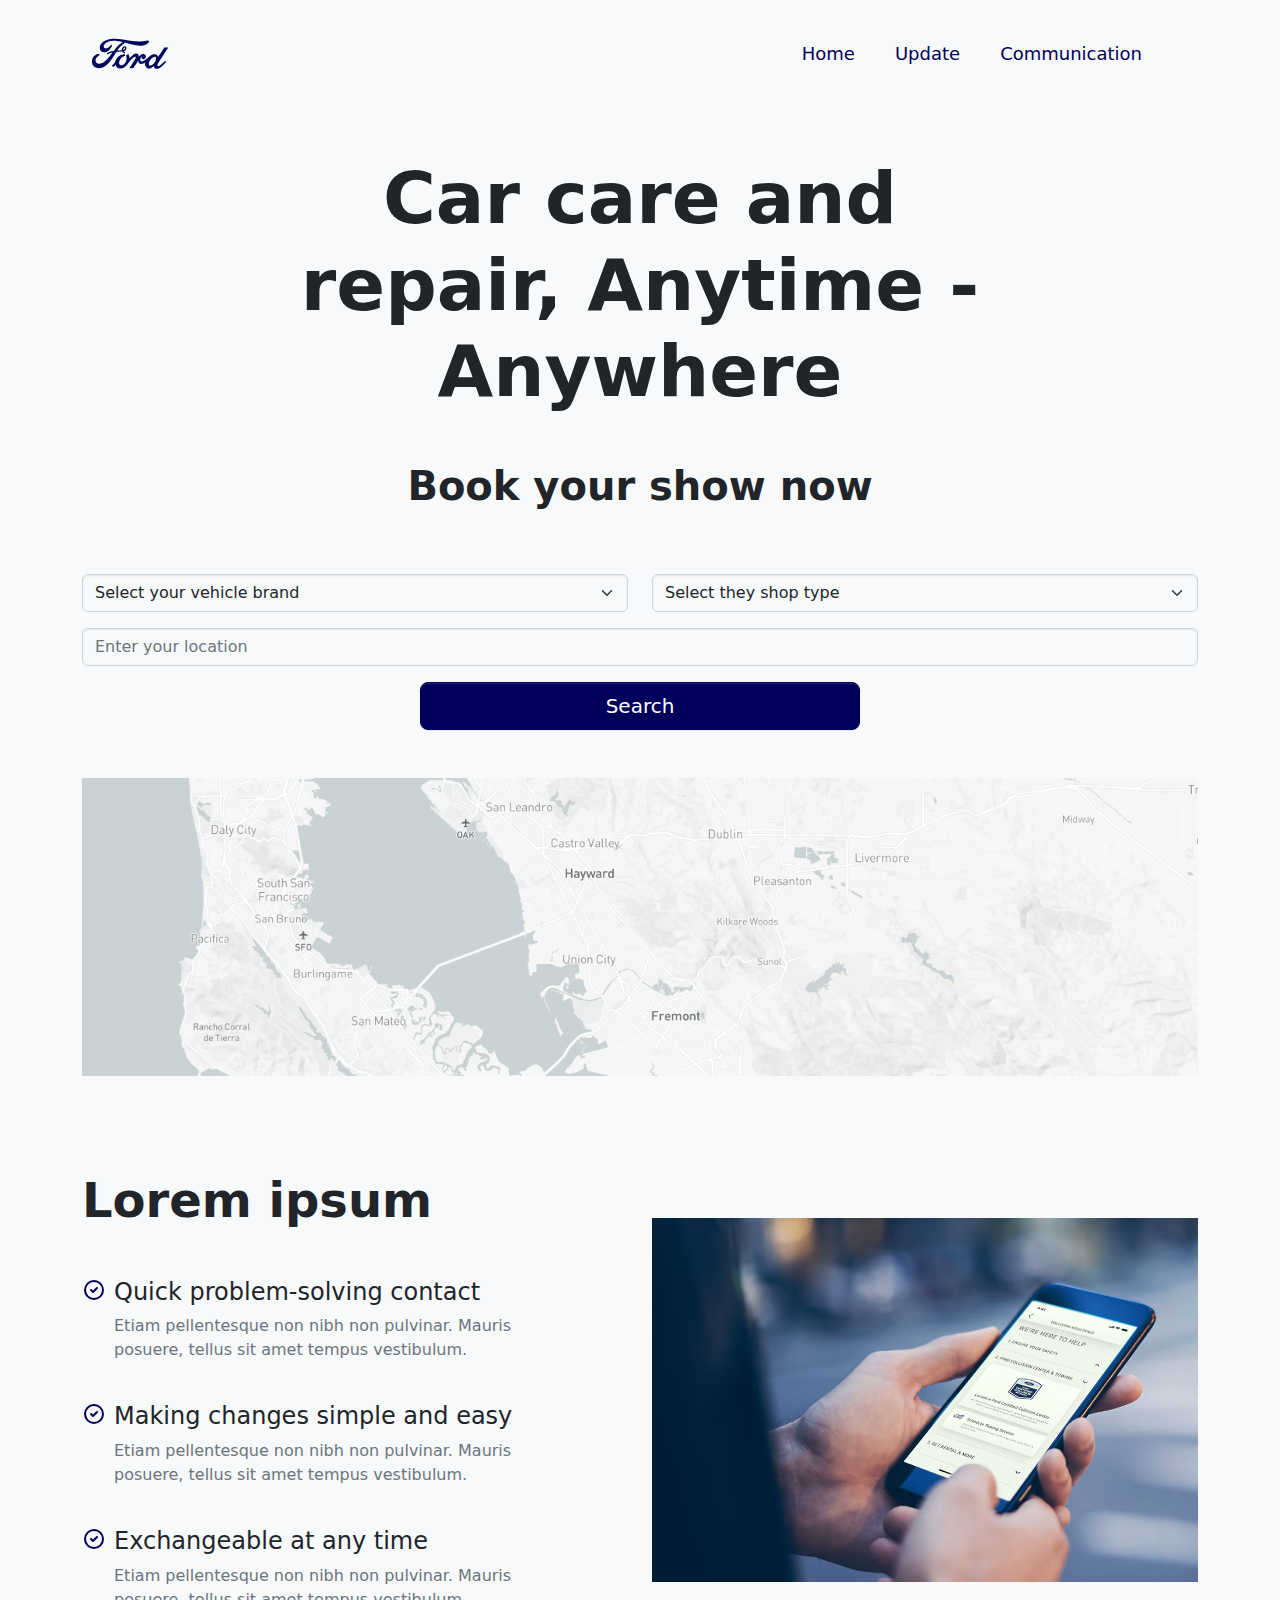
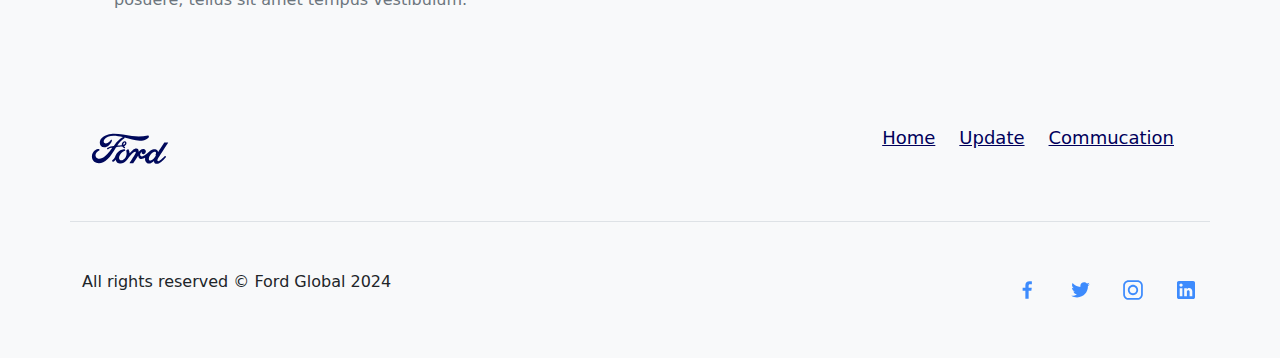
==== index.html @ cb51324c "Ford Demo" ====
<html lang="en">
  <head>
    <title>Ford Global</title>
    <meta charset="utf-8"/>
    <meta name="viewport" content="width=device-width, initial-scale=1, shrink-to-fit=no"/>
    <link rel="stylesheet" href="css/bootstrap/bootstrap.min.css"/>
    <link rel="stylesheet" href="css/bootstrap/custom.css"/>
    <link rel="icon" type="image/png" sizes="32x32" href="images/Ford-logo.svg"/>
  </head>
  <body>
    <div class="container-fluid">
      <section>
        <nav class="navbar navbar-expand-lg navbar-light bg-light py-4">
          <div class="container"><a class="navbar-brand" href="/"><img class="img-fluid" src="images/Ford-logo.svg" alt="" width="96px"/></a>
            <button class="navbar-toggler" type="button" data-bs-toggle="collapse" data-bs-target="#header03" aria-controls="header03" aria-expanded="false" aria-label="Toggle navigation"><span class="navbar-toggler-icon"></span></button>
            <div class="collapse navbar-collapse" id="header03">
              <ul class="navbar-nav ms-auto mt-3 mt-lg-0 mb-3 mb-lg-0 me-4">
                <li class="nav-item me-4"><a class="nav-link" href="/">Home</a></li>
                <li class="nav-item me-4"><a class="nav-link" href="/update.html">Update</a></li>
                <li class="nav-item me-4"><a class="nav-link" href="/communication.html">Communication</a></li>
              </ul>
            </div>
          </div>
        </nav>
        <div class="bg-light pt-5">
          <div class="container">
            <div class="row position-relative">
              <div class="col-12 col-lg-8 mx-auto text-center mb-5">
                <h2 class="fw-bold mb-5 fw-bold display-2">Car care and repair, Anytime - Anywhere</h2>
                <p class="display-6 fw-bold">Book your show now</p>
              </div>
            </div>
          </div>
        </div>
      </section>
      <form class="container" action="#" method="post">
        <div class="row">
          <div class="col-12 col-lg-6">
            <div class="mb-3">
              <select class="form-select" name="field-name">
                <option value="" selected="selected" disabled="disabled" hidden="">Select your vehicle brand</option>
                <option>Ford 1</option>
                <option>Ford 2</option>
                <option>Ford 3</option>
                <option>Ford 4</option>
              </select>
            </div>
          </div>
          <div class="col-12 col-lg-6">
            <div class="mb-3">
              <select class="form-select" name="field-name">
                <option value="" selected="selected" disabled="disabled" hidden="">Select they shop type</option>
                <option>Option 1</option>
                <option>Option 2</option>
                <option>Option 3</option>
                <option>Option 4</option>
              </select>
            </div>
          </div>
        </div>
        <div class="mb-3">
          <input class="form-control" type="text" name="field-name" placeholder="Enter your location"/>
        </div>
        <div class="row justify-content-center">
          <div class="col-12 col-lg-9 col-xl-7 text-center"><a class="btn btn-primary d-inline-block btn-lg" style="width: 100%; max-width: 440px;" href="#">Search</a></div>
        </div>
      </form>
      <section>
        <div class="container mt-5 mb-5"><img class="w-100 img-fluid" src="bootstrap5-plain-assets/images/map.png" alt=""/></div>
      </section>
      <section class="py-5">
        <div class="container">
          <div class="row align-items-center">
            <div class="col-12 col-lg-5 me-auto mb-5 mb-lg-0">
              <div>
                <h2 class="display-5 mb-5 fw-bold">Lorem ipsum</h2>
                <div class="d-flex mb-4">
                  <div class="text-primary me-2">
                    <svg style="width: 24px; height: 24px" xmlns="http://www.w3.org/2000/svg" fill="none" viewbox="0 0 24 24" stroke="#000059">
                      <path stroke-linecap="round" stroke-linejoin="round" stroke-width="2" d="M9 12l2 2 4-4m6 2a9 9 0 11-18 0 9 9 0 0118 0z"></path>
                    </svg>
                  </div>
                  <div>
                    <h4>Quick problem-solving contact</h4>
                    <p class="text-muted">Etiam pellentesque non nibh non pulvinar. Mauris posuere, tellus sit amet tempus vestibulum.</p>
                  </div>
                </div>
                <div class="d-flex mb-4">
                  <div class="text-primary me-2">
                    <svg style="width: 24px; height: 24px" xmlns="http://www.w3.org/2000/svg" fill="none" viewbox="0 0 24 24" stroke="#000059">
                      <path stroke-linecap="round" stroke-linejoin="round" stroke-width="2" d="M9 12l2 2 4-4m6 2a9 9 0 11-18 0 9 9 0 0118 0z"></path>
                    </svg>
                  </div>
                  <div>
                    <h4>Making changes simple and easy</h4>
                    <p class="text-muted">Etiam pellentesque non nibh non pulvinar. Mauris posuere, tellus sit amet tempus vestibulum.</p>
                  </div>
                </div>
                <div class="d-flex">
                  <div class="text-primary me-2">
                    <svg style="width: 24px; height: 24px" xmlns="http://www.w3.org/2000/svg" fill="none" viewbox="0 0 24 24" stroke="#000059">
                      <path stroke-linecap="round" stroke-linejoin="round" stroke-width="2" d="M9 12l2 2 4-4m6 2a9 9 0 11-18 0 9 9 0 0118 0z"></path>
                    </svg>
                  </div>
                  <div>
                    <h4>Exchangeable at any time</h4>
                    <p class="text-muted">Etiam pellentesque non nibh non pulvinar. Mauris posuere, tellus sit amet tempus vestibulum.</p>
                  </div>
                </div>
              </div>
            </div>
            <div class="col-12 col-lg-6"><img class="img-fluid" src="images/hands-device-mobile.jpg" alt=""/></div>
          </div>
        </div>
      </section>
      <footer class="py-5">
        <div class="container">
          <div class="row pb-5 border-bottom">
            <div class="col-12 col-md-6 mb-5 mb-md-0"><a class="d-inline-block" href="#"><img class="img-fluid" src="images/Ford-logo.svg" alt="" width="96px"/></a></div>
            <div class="col-12 col-md-6">
              <ul class="list-unstyled d-flex flex-wrap align-items-center justify-content-lg-end">
                <li class="me-4"><a class="link-secondary" href="/">Home</a></li>
                <li class="me-4"><a class="link-secondary" href="/update.html">Update</a></li>
                <li class="me-4"><a class="link-secondary" href="/communication.html">Commucation</a></li>
              </ul>
            </div>
          </div>
        </div>
        <div class="mb-5"></div>
        <div class="container">
          <div class="d-flex flex-wrap align-items-center justify-content-between">
            <p>All rights reserved © Ford Global 2024</p>
            <div><a class="d-inline-block me-4" href="#"><img class="text-primary" src="bootstrap5-plain-assets/socials/facebook.svg" alt=""/></a>      
                      <a class="d-inline-block me-4" href="#"><img src="bootstrap5-plain-assets/socials/twitter.svg" alt=""/></a>        
                                   <a class="d-inline-block me-4" href="#"><img src="bootstrap5-plain-assets/socials/instagram.svg" alt=""/></a>          
                                       <a class="d-inline-block" href="#"><img src="bootstrap5-plain-assets/socials/linkedin.svg" alt=""/></a></div>
          </div>
        </div>
      </footer>
    </div>
    <script src="js/bootstrap/bootstrap.bundle.min.js"></script>
  </body>
</html>
---- css/bootstrap/custom.css ----
.inbox_people {
    background: #f8f8f8 none repeat scroll 0 0;
    float: left;
    overflow: hidden;
    width: 40%; border-right:1px solid #c4c4c4;
  }
  .inbox_msg {
    border: 1px solid #c4c4c4;
    clear: both;
    overflow: hidden;
  }
  .top_spac{ margin: 20px 0 0;}
  
  
  .recent_heading {float: left; width:40%;}
  .srch_bar {
    display: inline-block;
    text-align: right;
    width: 60%;
  }
  .headind_srch{ padding:10px 29px 10px 20px; overflow:hidden; border-bottom:1px solid #c4c4c4;}
  
  .recent_heading h4 {
    color: #00005a;
    font-size: 21px;
    margin: auto;
  }
  .srch_bar input{ border:1px solid #cdcdcd; border-width:0 0 1px 0; width:80%; padding:2px 0 4px 6px; background:none;}
  .srch_bar .input-group-addon button {
    background: rgba(0, 0, 0, 0) none repeat scroll 0 0;
    border: medium none;
    padding: 0;
    color: #707070;
    font-size: 18px;
  }
  .srch_bar .input-group-addon { margin: 0 0 0 -27px;}
  
  .chat_ib h5{ font-size:15px; color:#464646; margin:0 0 8px 0;}
  .chat_ib h5 span{ font-size:13px; float:right;}
  .chat_ib p{ font-size:14px; color:#989898; margin:auto}
  .chat_img {
    float: left;
    width: 11%;
  }
.chat_img img{
  width: 40px;
}

  .chat_ib {
    float: left;
    padding: 0 0 0 15px;
    width: 88%;
  }
  
  .chat_people{ overflow:hidden; clear:both;}
  .chat_list {
    border-bottom: 1px solid #c4c4c4;
    margin: 0;
    padding: 18px 16px 10px;
  }
  .inbox_chat { height: 50vh; overflow-y: scroll;}
  
  .active_chat{ background:#ebebeb;}
  
  .incoming_msg_img {
    display: inline-block;
    width: 6%;
  }

  .incoming_msg_img img{
    width: 40px;
  }
  .received_msg {
    display: inline-block;
    padding: 0 0 0 10px;
    vertical-align: top;
    width: 92%;
   }
   .received_withd_msg p {
    background: #ebebeb none repeat scroll 0 0;
    border-radius: 3px;
    color: #646464;
    font-size: 14px;
    margin: 0;
    padding: 5px 10px 5px 12px;
    width: 100%;
  }
  .time_date {
    color: #747474;
    display: block;
    font-size: 12px;
    margin: 8px 0 0;
  }
  .received_withd_msg { width: 57%;}
  .mesgs {
    float: left;
    padding: 30px 15px 0 25px;
    width: 60%;
  }
  
   .sent_msg p {
    background: #00005a none repeat scroll 0 0;
    border-radius: 3px;
    font-size: 14px;
    margin: 0; color:#fff;
    padding: 5px 10px 5px 12px;
    width:100%;
  }
  .outgoing_msg{ overflow:hidden; margin:26px 0 26px;}
  .sent_msg {
    float: right;
    width: 46%;
  }
  .input_msg_write input {
    background: rgba(0, 0, 0, 0) none repeat scroll 0 0;
    border: medium none;
    color: #4c4c4c;
    font-size: 15px;
    min-height: 48px;
    width: 100%;
  }
  
  .type_msg {border-top: 1px solid #c4c4c4;position: relative;}
  .msg_send_btn {
    background: #00005a none repeat scroll 0 0;
    border: medium none;
    border-radius: 8px;
    color: #fff;
    cursor: pointer;
    font-size: 17px;
    height: 33px;
    position: absolute;
    right: 0;
    top: 8px;
    width: 80px;
  }
  .messaging { padding: 0 0 50px 0;}
  .msg_history {
    height: 48vh;
    overflow-y: auto;
  }

  .btn-primary {
    --bs-btn-color: #fff;
    --bs-btn-bg: #00005a;
    --bs-btn-border-color: #00005a;
    --bs-btn-hover-color: #fff;
    --bs-btn-hover-bg: #0b5ed7;
    --bs-btn-hover-border-color: #0a58ca;
    --bs-btn-focus-shadow-rgb: 49, 132, 253;
    --bs-btn-active-color: #fff;
    --bs-btn-active-bg: #0a58ca;
    --bs-btn-active-border-color: #0a53be;
    --bs-btn-active-shadow: inset 0 3px 5px rgba(0, 0, 0, 0.125);
    --bs-btn-disabled-color: #fff;
    --bs-btn-disabled-bg: #00005a;
    --bs-btn-disabled-border-color: #00005a;
  }

  .nav-link{
    color: #00005a;
    font-size: 1.125rem;
    font-weight: 500;
  }

  .link-secondary{
    color: #00005a !important;
    font-size: 1.125rem;
  }
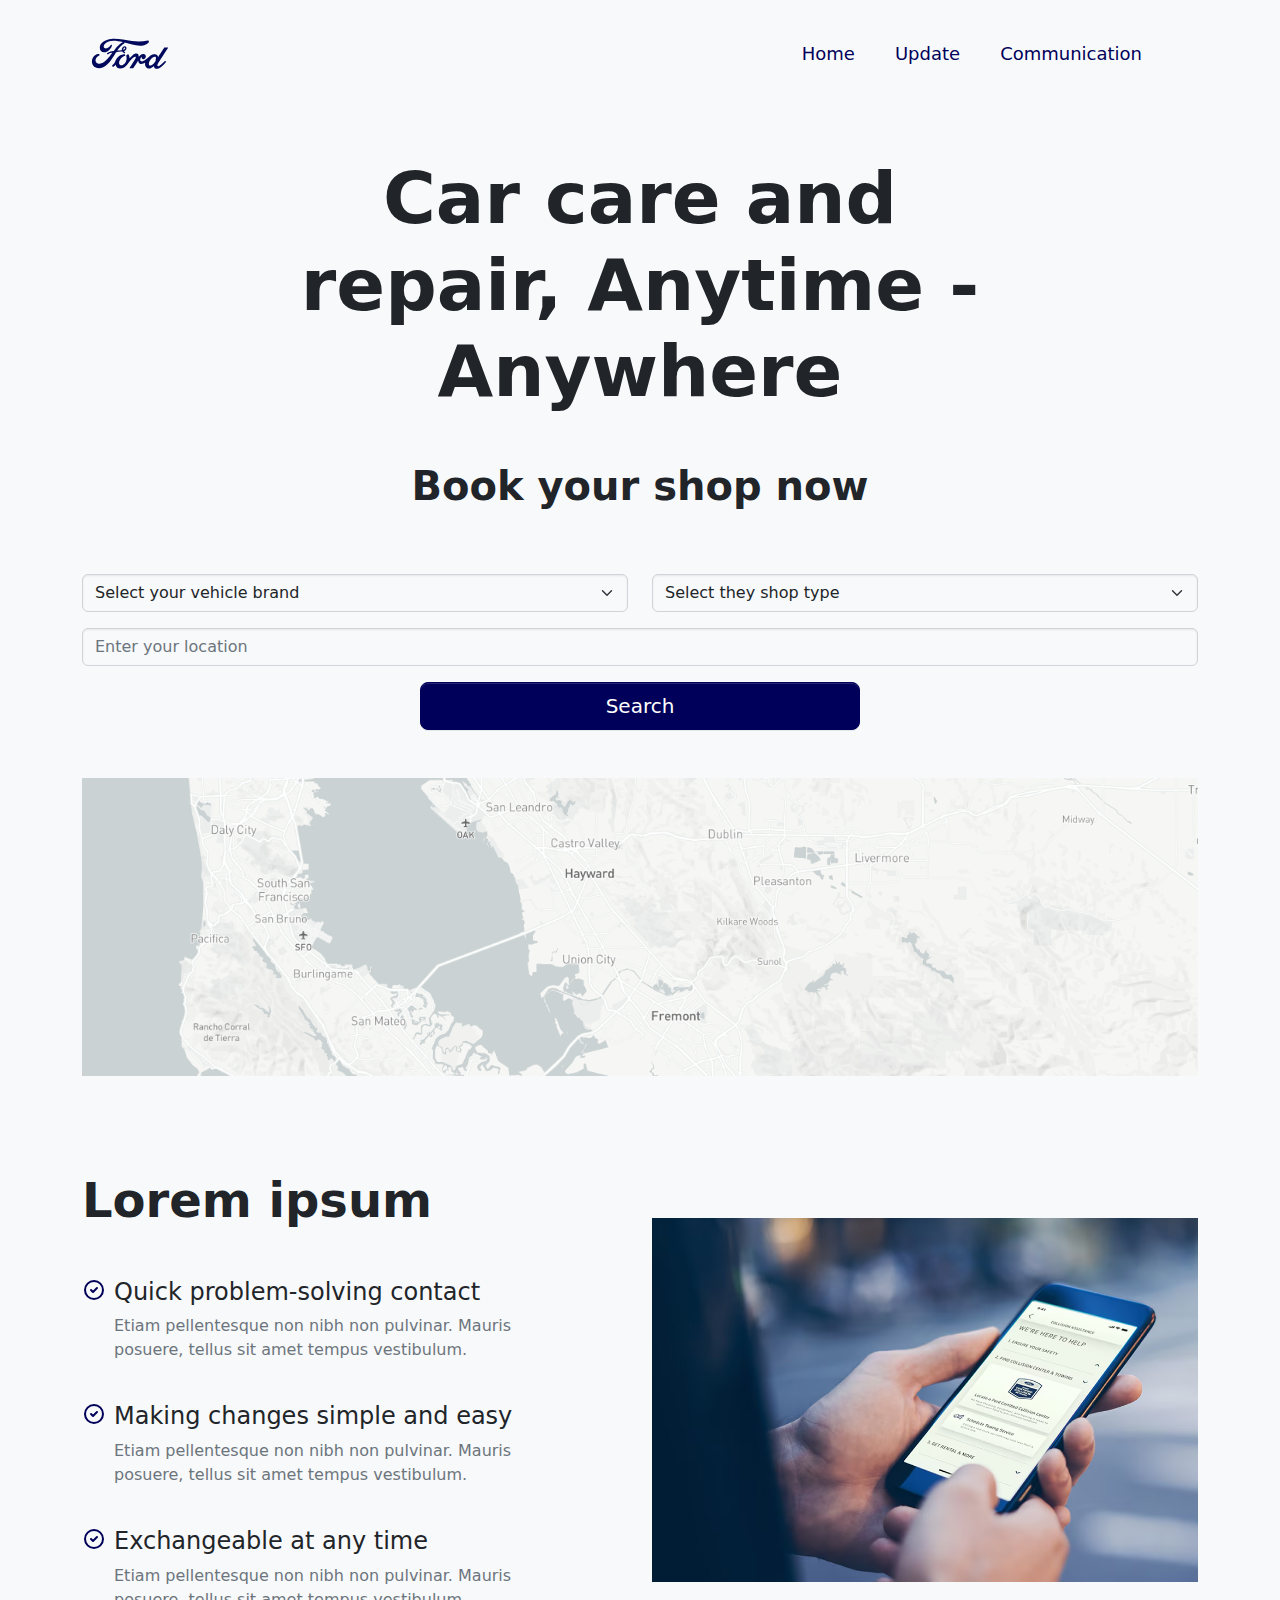
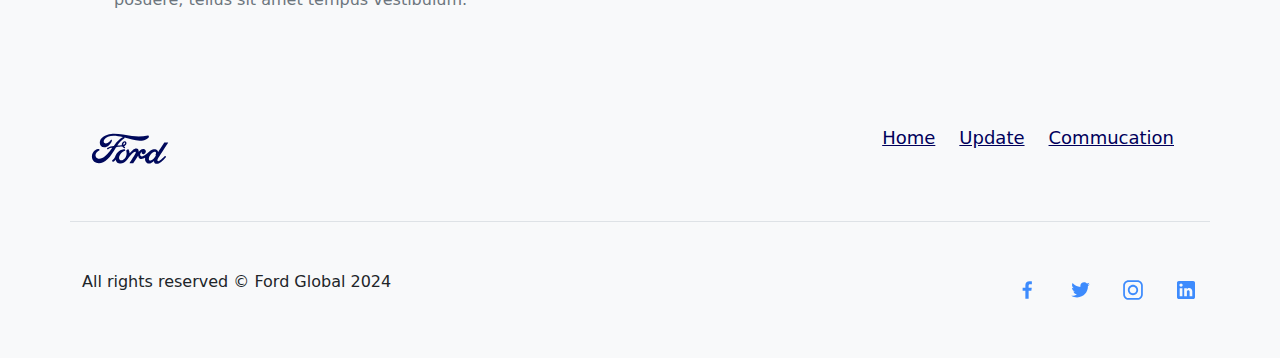
==== commit f9401493: "typo fix" ====
--- a/index.html
+++ b/index.html
@@ -28,7 +28,7 @@
             <div class="row position-relative">
               <div class="col-12 col-lg-8 mx-auto text-center mb-5">
                 <h2 class="fw-bold mb-5 fw-bold display-2">Car care and repair, Anytime - Anywhere</h2>
-                <p class="display-6 fw-bold">Book your show now</p>
+                <p class="display-6 fw-bold">Book your shop now</p>
               </div>
             </div>
           </div>
@@ -141,4 +141,4 @@
     </div>
     <script src="js/bootstrap/bootstrap.bundle.min.js"></script>
   </body>
-</html>+</html>
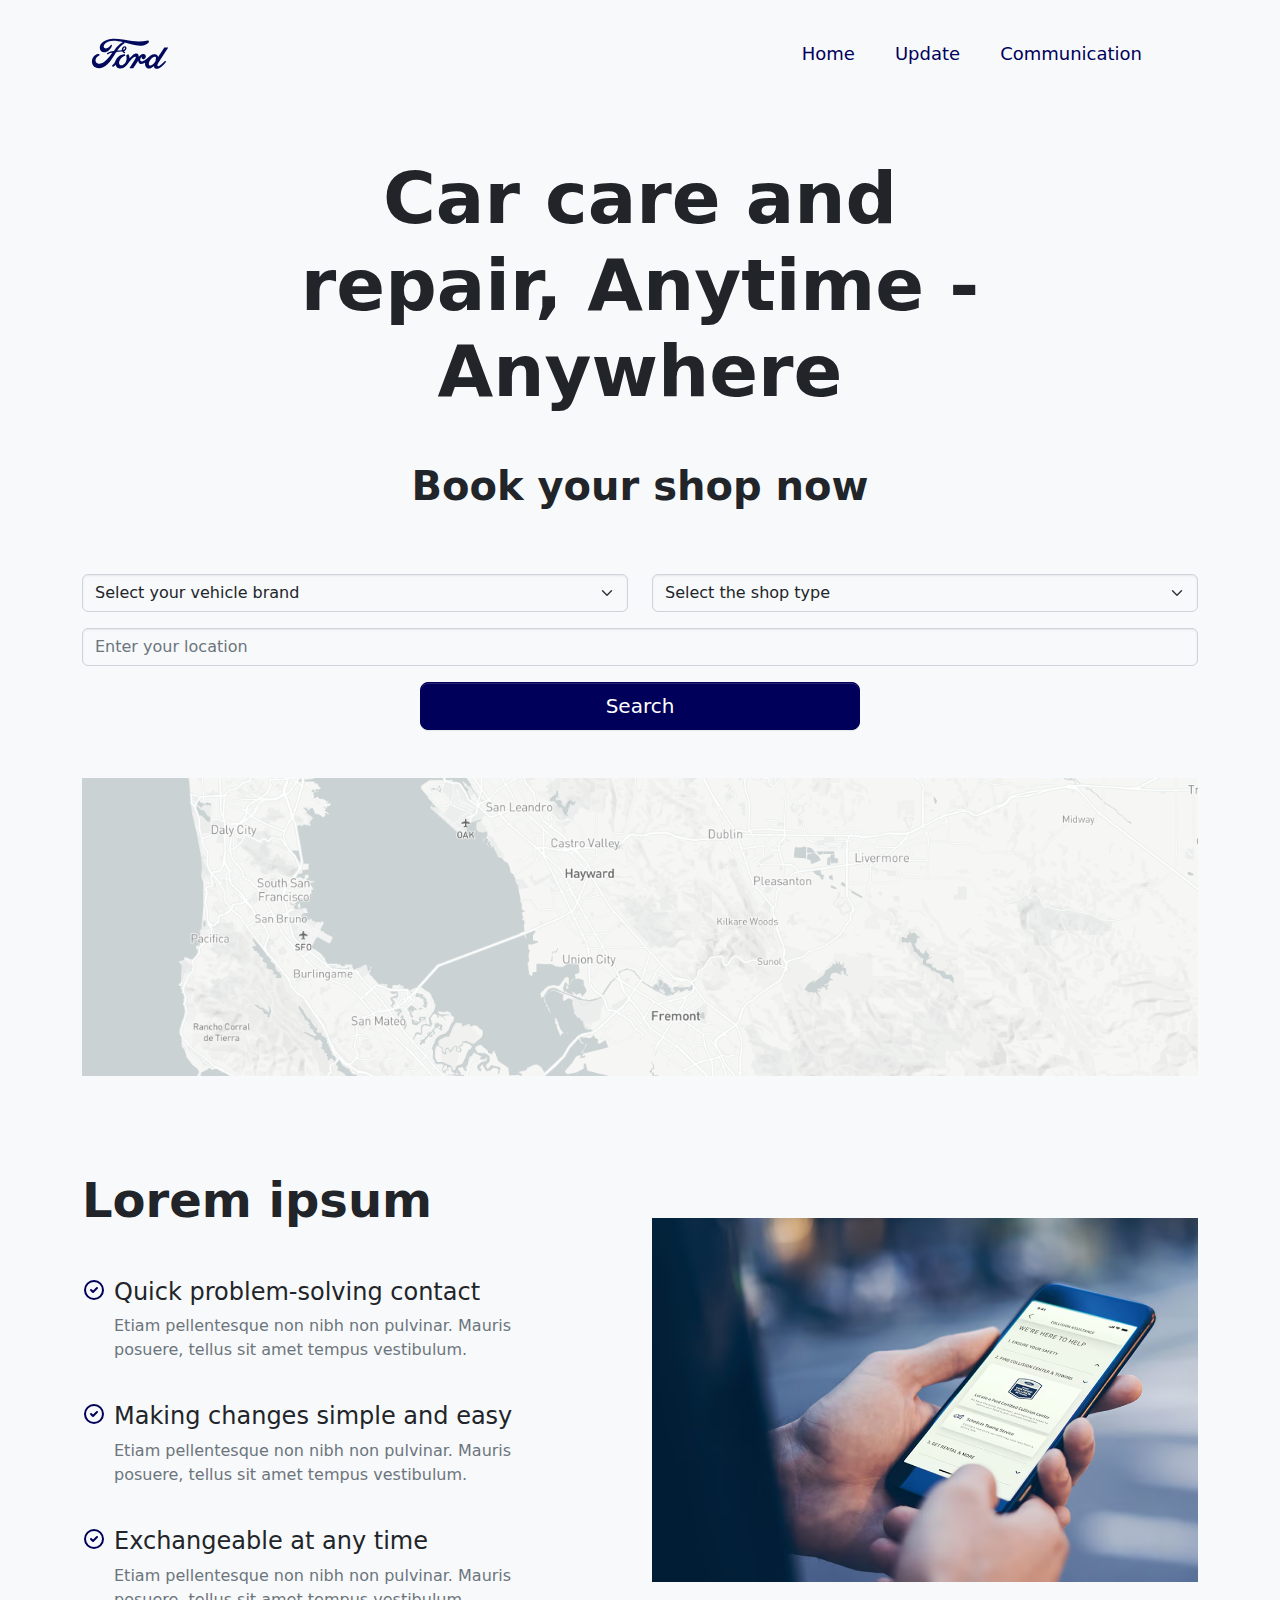
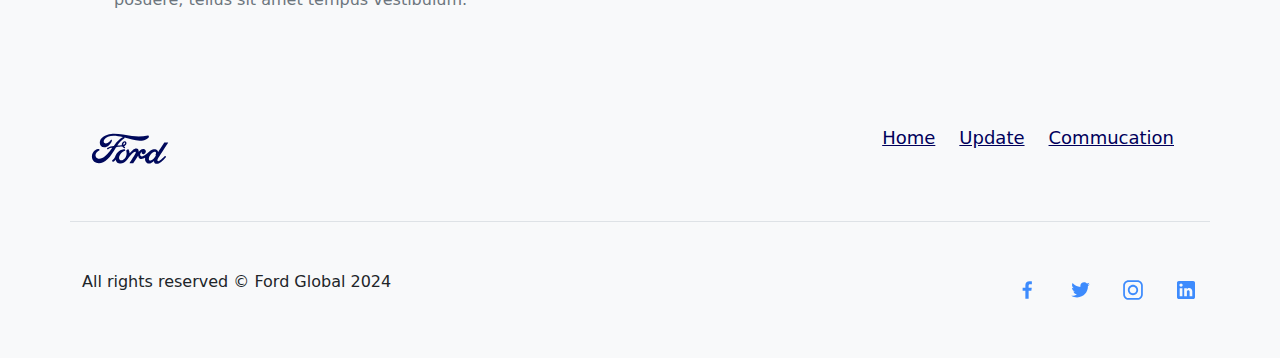
==== commit 8798ec3d: "Update index.html" ====
--- a/index.html
+++ b/index.html
@@ -50,7 +50,7 @@
           <div class="col-12 col-lg-6">
             <div class="mb-3">
               <select class="form-select" name="field-name">
-                <option value="" selected="selected" disabled="disabled" hidden="">Select they shop type</option>
+                <option value="" selected="selected" disabled="disabled" hidden="">Select the shop type</option>
                 <option>Option 1</option>
                 <option>Option 2</option>
                 <option>Option 3</option>
